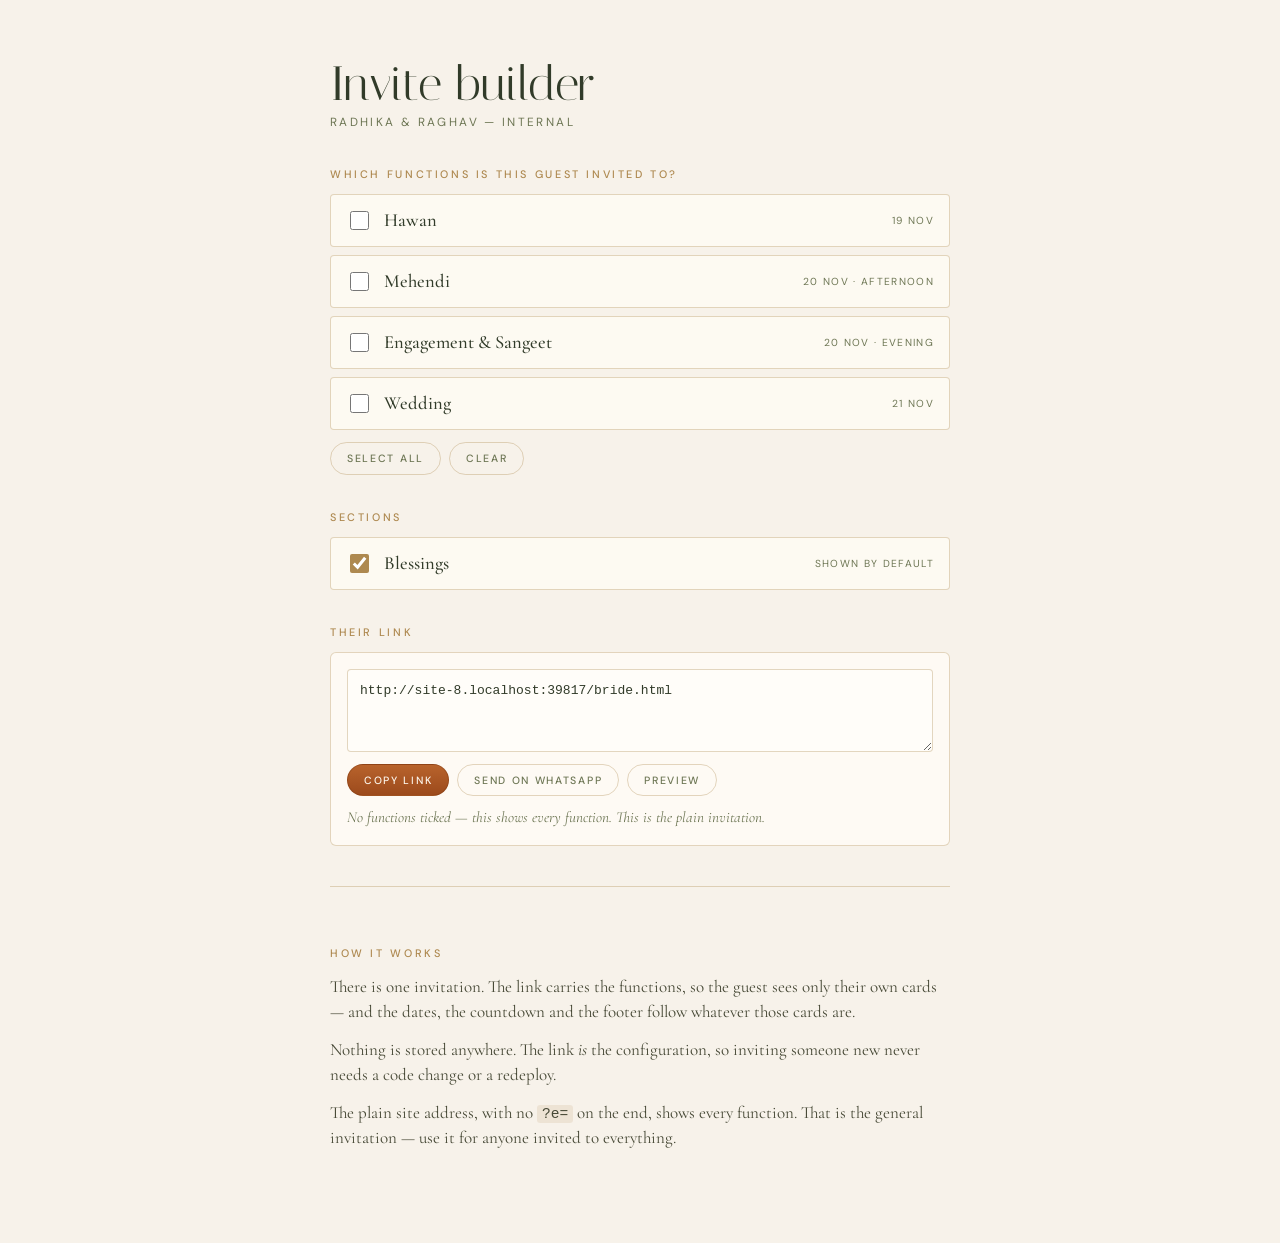
==== bride-invite-builder.html @ 4311cc10 "Split bride and groom invitations" ====
<!DOCTYPE html>
<html lang="en">
<head>
  <meta charset="UTF-8" />
  <meta name="viewport" content="width=device-width, initial-scale=1.0" />
  <!-- Not for guests. Nothing links here, and this keeps it out of search
       results if anyone ever shares the URL by accident. -->
  <meta name="robots" content="noindex, nofollow" />
  <title>Invite builder — Radhika &amp; Raghav</title>

  <link rel="icon" type="image/png" sizes="32x32" href="favicon.png" />
  <link rel="preconnect" href="https://fonts.googleapis.com" />
  <link rel="preconnect" href="https://fonts.gstatic.com" crossorigin />
  <link href="https://fonts.googleapis.com/css2?family=Cormorant+Garamond:wght@400;500;600&family=DM+Sans:wght@400;500&family=Italiana&display=swap" rel="stylesheet" />

<style>
  :root {
    --ground: #f7f2ea;
    --deep:   #313b29;
    --ink:    #474936;
    --olive:  #6d7654;
    --gold:   #ae8950;
    --line:   rgba(174,137,80,.34);
    --sans:   "DM Sans", system-ui, -apple-system, "Segoe UI", sans-serif;
    --body:   "Cormorant Garamond", Georgia, serif;
  }
  * { box-sizing: border-box; }
  body {
    margin: 0;
    padding: clamp(28px, 6vw, 60px) clamp(18px, 5vw, 34px) 80px;
    background: var(--ground);
    color: var(--ink);
    font-family: var(--body);
    font-size: 17px;
    line-height: 1.5;
  }
  main { max-width: 620px; margin: 0 auto; }

  h1 {
    margin: 0 0 6px;
    color: var(--deep);
    font-family: Italiana, serif;
    font-weight: 400;
    font-size: clamp(2.2rem, 8vw, 3rem);
    line-height: 1;
  }
  .sub {
    margin: 0 0 34px;
    color: var(--olive);
    font-family: var(--sans);
    font-size: .74rem;
    letter-spacing: .2em;
    text-transform: uppercase;
  }
  h2 {
    margin: 34px 0 12px;
    color: var(--gold);
    font-family: var(--sans);
    font-size: .68rem;
    font-weight: 500;
    letter-spacing: .24em;
    text-transform: uppercase;
  }

  /* ── the function list ── */
  .events { display: grid; gap: 8px; }
  .evt {
    display: flex;
    align-items: center;
    gap: 12px;
    padding: 13px 15px;
    border: 1px solid var(--line);
    border-radius: 4px;
    background: rgba(255,252,246,.72);
    cursor: pointer;
    transition: border-color .18s ease, background .18s ease;
  }
  .evt:hover { border-color: rgba(174,137,80,.7); background: #fffdf9; }
  .evt input { width: 19px; height: 19px; accent-color: var(--gold); cursor: pointer; flex: none; }
  .evt-name { flex: 1; color: var(--deep); font-size: 1.16rem; font-weight: 500; line-height: 1.15; }
  .evt-when {
    color: var(--olive);
    font-family: var(--sans);
    font-size: .64rem;
    letter-spacing: .13em;
    text-transform: uppercase;
    text-align: right;
    white-space: nowrap;
  }

  .row { display: flex; flex-wrap: wrap; gap: 8px; margin-top: 12px; }
  button {
    padding: .55rem 1rem;
    border: 1px solid var(--line);
    border-radius: 999px;
    background: transparent;
    color: var(--olive);
    font-family: var(--sans);
    font-size: .66rem;
    font-weight: 500;
    letter-spacing: .16em;
    text-transform: uppercase;
    cursor: pointer;
    transition: background .18s ease, border-color .18s ease;
  }
  button:hover { background: rgba(174,137,80,.1); border-color: rgba(174,137,80,.6); }

  /* ── the result ── */
  .out {
    margin-top: 10px;
    padding: 16px;
    border: 1px solid var(--line);
    border-radius: 6px;
    background: rgba(255,252,246,.85);
  }
  .link {
    display: block;
    width: 100%;
    padding: 12px;
    border: 1px solid var(--line);
    border-radius: 4px;
    background: #fffdf9;
    color: var(--deep);
    font-family: ui-monospace, SFMono-Regular, Menlo, Consolas, monospace;
    font-size: 13px;
    line-height: 1.45;
    word-break: break-all;
    resize: vertical;
    min-height: 76px;
  }
  .actions { display: flex; flex-wrap: wrap; gap: 8px; margin-top: 12px; }
  .primary {
    border-color: rgba(124,56,15,.4);
    background: linear-gradient(180deg, #b8632c, #9c4a1c);
    color: #fdf6ec;
  }
  .primary:hover { filter: brightness(1.07); background: linear-gradient(180deg, #b8632c, #9c4a1c); }
  .note {
    margin: 10px 0 0;
    color: var(--olive);
    font-size: .95rem;
    font-style: italic;
  }
  .warn { color: #a4213c; font-style: normal; }
  code {
    padding: 1px 5px;
    border-radius: 3px;
    background: rgba(174,137,80,.14);
    font-family: ui-monospace, SFMono-Regular, Menlo, Consolas, monospace;
    font-size: .86em;
  }
  .how { margin-top: 40px; padding-top: 24px; border-top: 1px solid var(--line); }
  .how p { margin: 0 0 12px; }
</style>
</head>
<body>
<main>
  <h1>Invite builder</h1>
  <p class="sub">Radhika &amp; Raghav — internal</p>

  <h2>Which functions is this guest invited to?</h2>
  <div class="events" id="events"></div>
  <div class="row">
    <button type="button" id="all">Select all</button>
    <button type="button" id="none">Clear</button>
  </div>

  <h2>Sections</h2>
  <div class="events">
    <label class="evt">
      <input type="checkbox" id="blessings" checked />
      <span class="evt-name">Blessings</span>
      <span class="evt-when">Shown by default</span>
    </label>
  </div>

  <h2>Their link</h2>
  <div class="out">
    <textarea class="link" id="link" readonly rows="3"></textarea>
    <div class="actions">
      <button type="button" class="primary" id="copy">Copy link</button>
      <button type="button" id="wa">Send on WhatsApp</button>
      <button type="button" id="open">Preview</button>
    </div>
    <p class="note" id="note"></p>
  </div>

  <div class="how">
    <h2>How it works</h2>
    <p>There is one invitation. The link carries the functions, so the guest
       sees only their own cards — and the dates, the countdown and the
       footer follow whatever those cards are.</p>
    <p>Nothing is stored anywhere. The link <em>is</em> the configuration, so
       inviting someone new never needs a code change or a redeploy.</p>
    <p>The plain site address, with no <code>?e=</code> on the end, shows every
       function. That is the general invitation — use it for anyone invited to
       everything.</p>
  </div>
</main>

<script>
/* Kept deliberately in step with CONFIG.events in script.js. The ids are
   what a link carries, so renaming one here without renaming it there
   breaks every link already sent. */
const EVENTS = [
  { id: 'hawan',     name: 'Hawan',                when: '19 Nov' },
  { id: 'mehendi',   name: 'Mehendi',              when: '20 Nov · afternoon' },
  { id: 'sangeet',   name: 'Engagement & Sangeet', when: '20 Nov · evening' },
  { id: 'wedding',   name: 'Wedding',              when: '21 Nov' },
];

const SITE = new URL('bride.html', location.href).href;

const host = document.getElementById('events');
const out  = document.getElementById('link');
const note = document.getElementById('note');

EVENTS.forEach((e) => {
  const l = document.createElement('label');
  l.className = 'evt';
  l.innerHTML = '<input type="checkbox" value="' + e.id + '" />'
              + '<span class="evt-name"></span>'
              + '<span class="evt-when"></span>';
  l.querySelector('.evt-name').textContent = e.name;
  l.querySelector('.evt-when').textContent = e.when;
  host.appendChild(l);
});

const boxes = () => [...host.querySelectorAll('input')];
const chosen = () => boxes().filter(b => b.checked).map(b => b.value);

function build() {
  const picked = chosen();
  const blessings = document.getElementById('blessings').checked;
  const params = [];
  let msg;

  /* Everything ticked is the same link as nothing ticked — the plain
     invitation — so neither adds a list. Only a real subset does. */
  if (!picked.length) {
    msg = 'No functions ticked — this shows every function.';
  } else if (picked.length === EVENTS.length) {
    msg = 'Every function ticked, so no list is needed.';
  } else {
    params.push('e=' + picked.join(','));
    msg = picked.length + ' of ' + EVENTS.length + ' functions. This guest sees only those cards.';
  }

  /* Blessings show unless the link says otherwise, so only the OFF case
     needs a parameter. */
  if (!blessings) {
    params.push('b=0');
    msg += ' Blessings hidden.';
  }

  const url = SITE + (params.length ? '?' + params.join('&') : '');
  out.value = url;
  note.textContent = params.length ? msg : msg + ' This is the plain invitation.';
  note.className = 'note';
  return url;
}

host.addEventListener('change', build);
document.getElementById('blessings').addEventListener('change', build);
document.getElementById('all').addEventListener('click', () => { boxes().forEach(b => b.checked = true); build(); });
document.getElementById('none').addEventListener('click', () => { boxes().forEach(b => b.checked = false); build(); });

document.getElementById('copy').addEventListener('click', async () => {
  const url = build();
  try {
    await navigator.clipboard.writeText(url);
    note.textContent = 'Copied.';
  } catch (err) {
    /* clipboard is blocked outside a secure context — select it instead
       so the link can still be copied by hand */
    out.select();
    note.textContent = 'Could not copy automatically — the link is selected, press Ctrl+C.';
    note.className = 'note warn';
  }
});

document.getElementById('wa').addEventListener('click', () => {
  const url = build();
  const text = 'With joyous hearts, we invite you to celebrate with us.\n\n' + url;
  window.open('https://wa.me/?text=' + encodeURIComponent(text), '_blank', 'noopener');
});

document.getElementById('open').addEventListener('click', () => {
  window.open(build(), '_blank', 'noopener');
});

build();
</script>
</body>
</html>
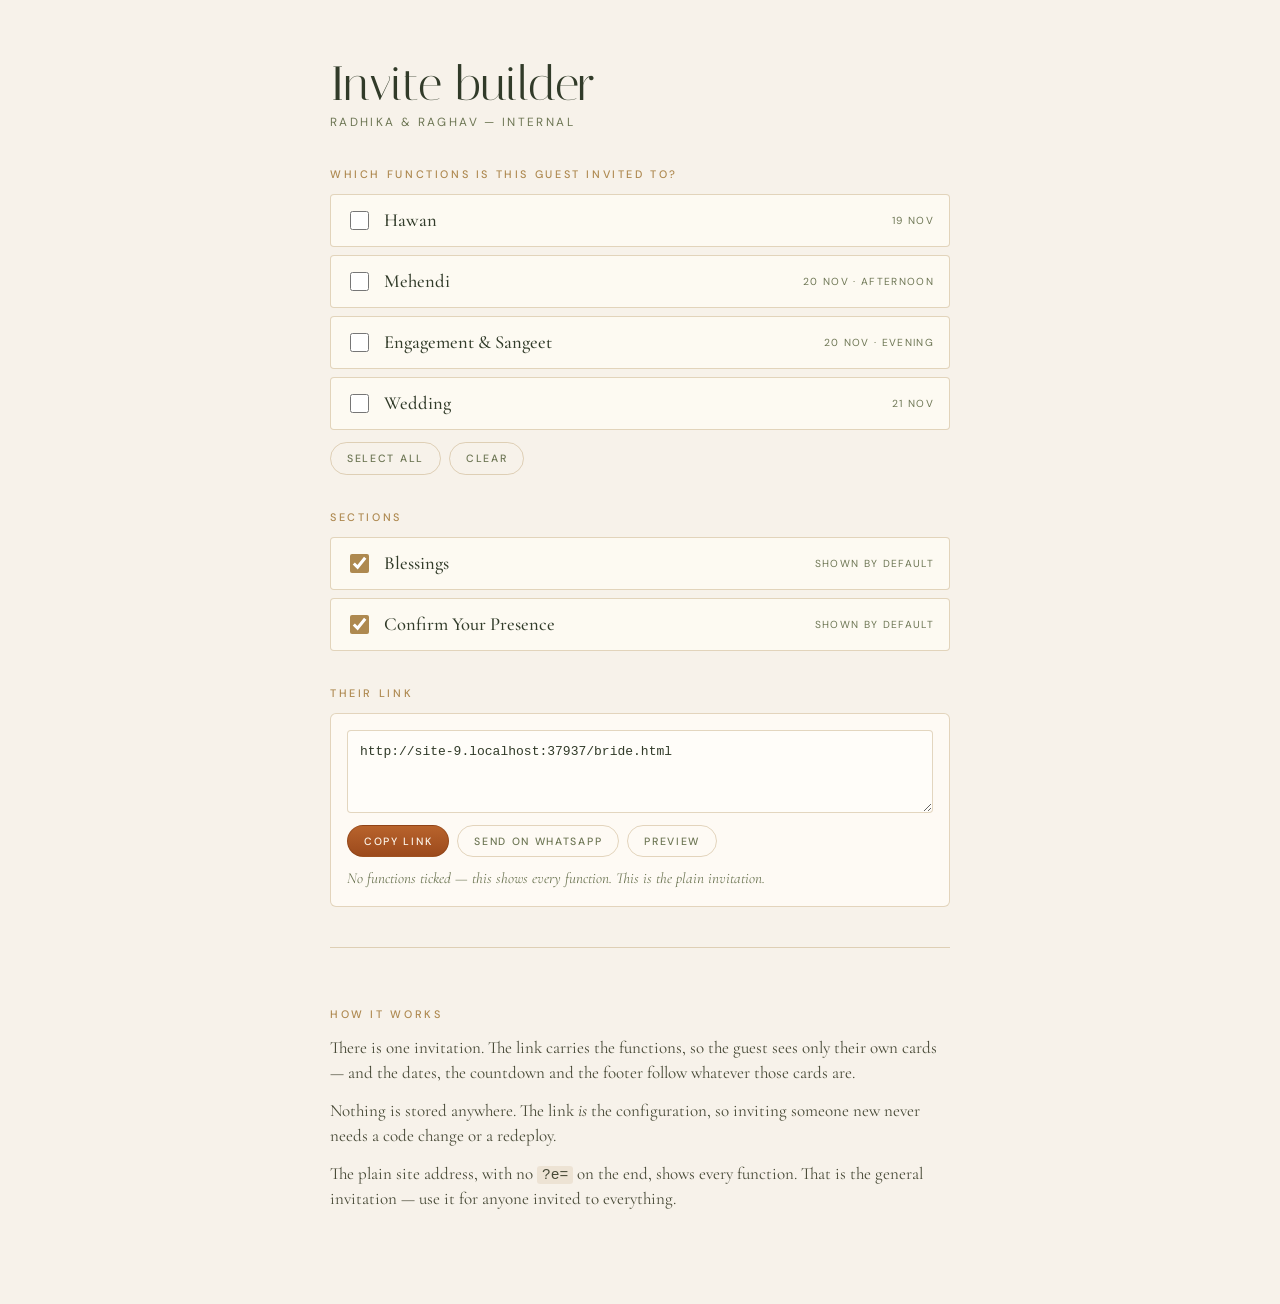
==== commit b4b98352: "Every function on film, with its own room and its own hour The six functions now carry the details a" ====
--- a/bride-invite-builder.html
+++ b/bride-invite-builder.html
@@ -172,6 +172,11 @@
       <span class="evt-name">Blessings</span>
       <span class="evt-when">Shown by default</span>
     </label>
+    <label class="evt">
+      <input type="checkbox" id="attendance" checked />
+      <span class="evt-name">Confirm Your Presence</span>
+      <span class="evt-when">Shown by default</span>
+    </label>
   </div>
 
   <h2>Their link</h2>
@@ -232,6 +237,7 @@
 function build() {
   const picked = chosen();
   const blessings = document.getElementById('blessings').checked;
+  const attendance = document.getElementById('attendance').checked;
   const params = [];
   let msg;
 
@@ -253,6 +259,13 @@
     msg += ' Blessings hidden.';
   }
 
+  /* Confirm Your Presence shows unless the link says otherwise, so only
+     the OFF case needs a parameter. */
+  if (!attendance) {
+    params.push('a=0');
+    msg += ' Confirm Your Presence hidden.';
+  }
+
   const url = SITE + (params.length ? '?' + params.join('&') : '');
   out.value = url;
   note.textContent = params.length ? msg : msg + ' This is the plain invitation.';
@@ -262,6 +275,7 @@
 
 host.addEventListener('change', build);
 document.getElementById('blessings').addEventListener('change', build);
+document.getElementById('attendance').addEventListener('change', build);
 document.getElementById('all').addEventListener('click', () => { boxes().forEach(b => b.checked = true); build(); });
 document.getElementById('none').addEventListener('click', () => { boxes().forEach(b => b.checked = false); build(); });
 
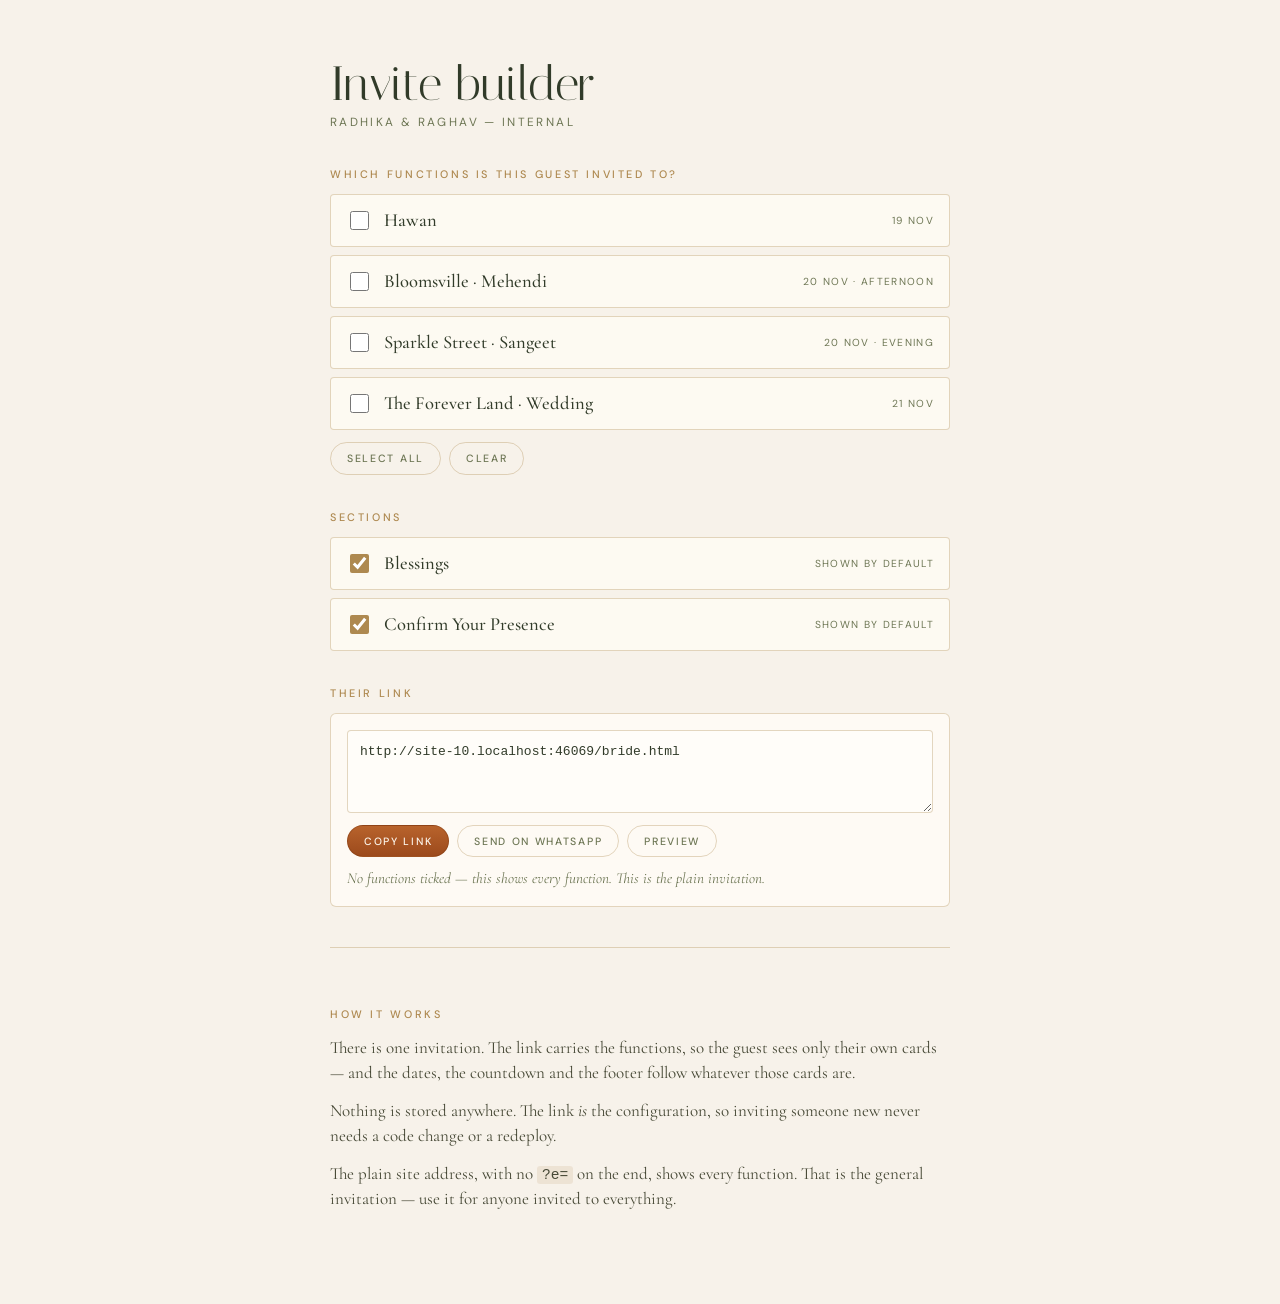
==== commit 583a1ef0: "A film per function, and the two maps that were missing Sadar Apartments and Metrocity Lawn had name" ====
--- a/bride-invite-builder.html
+++ b/bride-invite-builder.html
@@ -208,10 +208,10 @@
    what a link carries, so renaming one here without renaming it there
    breaks every link already sent. */
 const EVENTS = [
-  { id: 'hawan',     name: 'Hawan',                when: '19 Nov' },
-  { id: 'mehendi',   name: 'Mehendi',              when: '20 Nov · afternoon' },
-  { id: 'sangeet',   name: 'Engagement & Sangeet', when: '20 Nov · evening' },
-  { id: 'wedding',   name: 'Wedding',              when: '21 Nov' },
+  { id: 'hawan',     name: 'Hawan',                      when: '19 Nov' },
+  { id: 'mehendi',   name: 'Bloomsville · Mehendi',      when: '20 Nov · afternoon' },
+  { id: 'sangeet',   name: 'Sparkle Street · Sangeet',   when: '20 Nov · evening' },
+  { id: 'wedding',   name: 'The Forever Land · Wedding', when: '21 Nov' },
 ];
 
 const SITE = new URL('bride.html', location.href).href;
